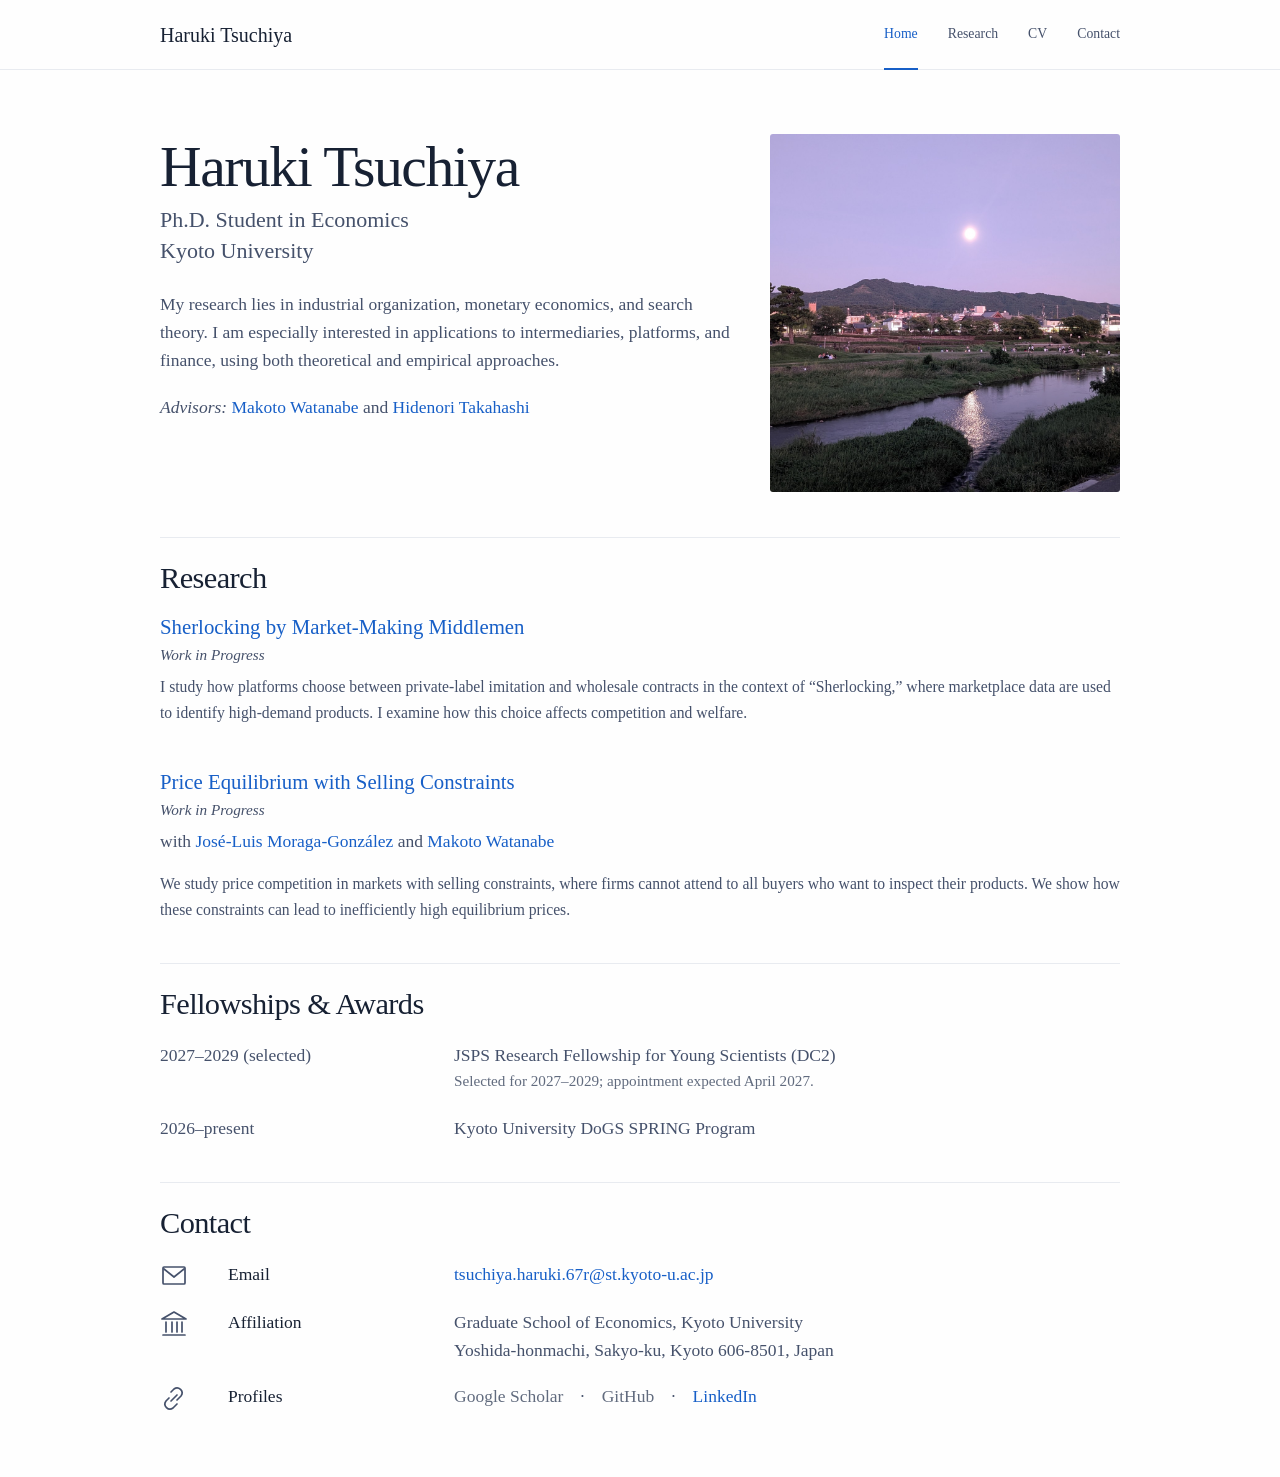
==== index.html @ 90e6d644 "Add files via upload Adjust text sizes" ====
<!doctype html>
<html lang="en">
<head>
  <meta charset="utf-8">
  <meta name="robots" content="noindex, nofollow, noimageindex">
  <meta name="viewport" content="width=device-width, initial-scale=1">
  <title>Haruki Tsuchiya | Economics, Kyoto University</title>
  <meta name="description" content="Haruki Tsuchiya is a Ph.D. student in Economics at Kyoto University, researching industrial organization, monetary economics, and search theory.">
  <meta name="author" content="Haruki Tsuchiya">
  <meta name="theme-color" content="#fefefe">
  <meta property="og:type" content="website">
  <meta property="og:title" content="Haruki Tsuchiya | Economics, Kyoto University">
  <meta property="og:description" content="Haruki Tsuchiya is a Ph.D. student in Economics at Kyoto University, researching industrial organization, monetary economics, and search theory.">
  <link rel="icon" href="assets/favicon.svg" type="image/svg+xml">
  <link rel="stylesheet" href="assets/styles.css?v=20261102-typography">
  <script src="assets/site-config.js" defer></script>
  <script src="assets/site.js" defer></script>
</head>
<body class="page-home">
  <a class="skip-link" href="#main">Skip to content</a>
  <header class="site-header">
    <div class="container header-inner">
      <a class="site-name" href="index.html">Haruki Tsuchiya</a>
      <button class="menu-toggle" type="button" aria-label="Toggle navigation" aria-controls="site-nav" aria-expanded="true"><span aria-hidden="true"></span><span aria-hidden="true"></span><span aria-hidden="true"></span></button>
      <nav id="site-nav" aria-label="Main navigation"><a href="index.html" aria-current="page">Home</a><a href="research.html">Research</a><a href="cv.html">CV</a><a href="contact.html">Contact</a></nav>
    </div>
  </header>
  <main class="container" id="main">
    <section class="hero" aria-labelledby="home-title">
      <div class="hero-copy">
        <h1 id="home-title">Haruki Tsuchiya</h1>
        <p class="hero-role">Ph.D. Student in Economics<br>Kyoto University</p>
        <p class="bio">My research lies in industrial organization, monetary economics, and search theory. I am especially interested in applications to intermediaries, platforms, and finance, using both theoretical and empirical approaches.</p>
        <p class="advisors"><em>Advisors:</em> <a href="https://sites.google.com/site/makotowtnb/">Makoto Watanabe</a> and <a href="https://sites.google.com/site/hidenoritakahashiutoronto/">Hidenori Takahashi</a></p>
      </div>
      <!-- Supplied photograph, framed responsively with CSS; original pixels are unchanged. -->
      <div class="hero-photo">
        <img src="assets/kamogawa.png" alt="The Kamo River in Kyoto at dusk, with the moon above the mountains and its reflection on the water." width="1536" height="1152" fetchpriority="high">
      </div>
    </section>
<section class="content-section" aria-labelledby="research"><h2 id="research">Research</h2><article class="paper" id="sherlocking"><h3 class="paper-title">Sherlocking by Market-Making Middlemen</h3><p class="paper-status"><em>Work in Progress</em></p><p class="paper-abstract">I study how platforms choose between private-label imitation and wholesale contracts in the context of “Sherlocking,” where marketplace data are used to identify high-demand products. I examine how this choice affects competition and welfare.</p><div class="paper-links" data-paper-links="sherlocking"></div></article><article class="paper" id="selling-constraints"><h3 class="paper-title">Price Equilibrium with Selling Constraints</h3><p class="paper-status"><em>Work in Progress</em></p><p class="coauthors">with <a href="https://sites.google.com/view/joseluismoraga">José-Luis Moraga-González</a> and <a href="https://sites.google.com/site/makotowtnb/">Makoto Watanabe</a></p><p class="paper-abstract">We study price competition in markets with selling constraints, where firms cannot attend to all buyers who want to inspect their products. We show how these constraints can lead to inefficiently high equilibrium prices.</p><div class="paper-links" data-paper-links="selling-constraints"></div></article></section><section class="content-section" aria-labelledby="fellowships-awards"><h2 id="fellowships-awards">Fellowships & Awards</h2><dl class="dated-list"><div class="dated-row"><dt>2027–2029 (selected)</dt><dd>JSPS Research Fellowship for Young Scientists (DC2)<span class="detail">Selected for 2027–2029; appointment expected April 2027.</span></dd></div><div class="dated-row"><dt>2026–present</dt><dd>Kyoto University DoGS SPRING Program</dd></div></dl></section><section class="content-section" aria-labelledby="contact"><h2 id="contact">Contact</h2><dl class="contact-details"><div class="contact-row"><dt><svg class="contact-icon" viewBox="0 0 28 28" fill="none" stroke="currentColor" stroke-width="1.7" stroke-linecap="round" stroke-linejoin="round" aria-hidden="true"><rect x="3" y="5" width="22" height="17" rx="1"/><path d="m4 7 10 8L24 7"/></svg><span>Email</span></dt><dd><a href="mailto:tsuchiya.haruki.67r@st.kyoto-u.ac.jp">tsuchiya.haruki.67r@st.kyoto-u.ac.jp</a></dd></div><div class="contact-row"><dt><svg class="contact-icon" viewBox="0 0 28 28" fill="none" stroke="currentColor" stroke-width="1.7" stroke-linecap="round" stroke-linejoin="round" aria-hidden="true"><path d="m2 9 12-7 12 7H2Zm2 16h20M6 12v10m6-10v10m5-10v10m5-10v10M3 25h22"/></svg><span>Affiliation</span></dt><dd><address>Graduate School of Economics, Kyoto University<br>Yoshida-honmachi, Sakyo-ku, Kyoto 606-8501, Japan</address></dd></div><div class="contact-row"><dt><svg class="contact-icon" viewBox="0 0 28 28" fill="none" stroke="currentColor" stroke-width="1.7" stroke-linecap="round" stroke-linejoin="round" aria-hidden="true"><path d="m11 17 6-6m-8 3-3 3a5 5 0 0 0 7 7l4-4m-6-12 3-3a5 5 0 0 1 7 7l-4 4"/></svg><span>Profiles</span></dt><dd><div class="profiles"><span data-profile="googleScholar">Google Scholar</span><span aria-hidden="true">·</span><span data-profile="github">GitHub</span><span aria-hidden="true">·</span><a data-profile="linkedin" href="https://www.linkedin.com/in/晴暉-土屋-0a1aa7262">LinkedIn</a></div></dd></div></dl></section>
  </main>
</body>
</html>
---- assets/styles.css ----
/* Shared design system: reference layout, restrained serif type, generous whitespace. */
:root {
  color-scheme: light;
  --background: #fefefe;
  --ink: #172133;
  --body: #45516b;
  --muted: #616b7e;
  --blue: #175fc7;
  --rule: #e8ebf0;
  --width: 960px;
}
* { box-sizing: border-box; }
html { overflow-y: scroll; }
body { margin: 0; background: var(--background); color: var(--body); font-family: "Times New Roman", Georgia, serif; font-size: 1.09375rem; line-height: 1.6; }
a { color: var(--blue); text-decoration: none; text-underline-offset: .18em; }
a:hover { text-decoration: underline; }
a:focus-visible, button:focus-visible { outline: 2px solid var(--blue); outline-offset: 5px; }
.container { width: min(79%, var(--width)); margin-inline: auto; }
h1, h2, h3, p, dl, dd { margin: 0; }
h1, h2, h3 { font-weight: 400; line-height: 1.15; }
h1, h2 { color: var(--ink); }
.site-header { border-bottom: 1px solid var(--rule); }
.header-inner { min-height: 69px; display: flex; align-items: center; justify-content: space-between; gap: 28px; }
.site-name { font-size: 1.25rem; color: var(--ink); white-space: nowrap; line-height: 1.2; }
.site-name:hover { text-decoration: none; }
nav { display: flex; align-self: stretch; align-items: stretch; gap: 30px; }
nav a { display: flex; align-items: center; position: relative; color: var(--body); font-size: .86rem; padding-block: 16px; }
nav a[aria-current="page"] { color: var(--blue); }
nav a[aria-current="page"]::after { content: ""; position: absolute; bottom: -1px; left: 0; right: 0; height: 2px; background: var(--blue); }
.menu-toggle { display: none; }
main { padding-top: 64px; padding-bottom: 65px; }
.page-title { font-size: clamp(2.4rem, 5vw, 3.6rem); letter-spacing: -.025em; margin-bottom: 62px; }
.hero { display: grid; grid-template-columns: minmax(0, 1fr) 36.5%; gap: 36px; align-items: start; padding-bottom: 45px; }
.hero h1 { font-size: clamp(2.4rem, 5vw, 3.6rem); letter-spacing: -.025em; margin-bottom: 5px; }
.hero-role { font-size: 1.375rem; line-height: 1.4; }
.bio { margin-top: 23px; }
.advisors { margin-top: 19px; }
/* Keep the desktop photo frame; use the original photograph directly. */
.hero-photo { position: relative; overflow: hidden; aspect-ratio: 330 / 337; border-radius: 3px; }
.hero-photo img { display: block; width: 100%; height: 100%; object-fit: cover; object-position: 56% center; }
.content-section { border-top: 1px solid var(--rule); padding-top: 23px; margin-top: 0; }
.content-section + .content-section { margin-top: 40px; }
.content-section h2 { font-size: clamp(1.5rem, 2.6vw, 1.9rem); letter-spacing: -.02em; margin-bottom: 19px; }
.paper-title { font-size: 1.3rem; color: var(--blue); line-height: 1.15; }
.paper-status { font-size: .95rem; margin-top: 4px; }
.paper-abstract { font-size: .98rem; line-height: 1.65; margin-top: 7px; }
.coauthors { margin-top: 5px; }
.paper-links:empty { display: none; }
.paper-links { display: flex; flex-wrap: wrap; gap: 20px; margin-top: 12px; }
.paper + .paper { margin-top: 44px; }
.page-home .coauthors + .paper-abstract { margin-top: 16px; }
.dated-row { display: grid; grid-template-columns: 270px minmax(0, 1fr); gap: 24px; }
.dated-row + .dated-row { margin-top: 21px; }
.detail { display: block; }
.dated-row .detail { font-size: .95rem; color: var(--muted); }
.contact-row { display: grid; grid-template-columns: 270px minmax(0, 1fr); gap: 24px; }
.contact-row dt { display: grid; grid-template-columns: 48px minmax(0, 1fr); gap: 20px; align-items: start; color: var(--ink); }
.contact-icon { width: 28px; height: 28px; color: var(--body); margin-top: 2px; }
.contact-row + .contact-row { margin-top: 18px; }
.contact-row dd { min-width: 0; overflow-wrap: anywhere; }
address { font-style: normal; }
.profiles { display: flex; flex-wrap: wrap; align-items: baseline; gap: 0 17px; }
[data-profile]:not(a) { color: var(--muted); }
.research-papers .paper-status { margin-top: 8px; }
.research-papers .paper-abstract { margin-top: 24px; }
.research-papers .coauthors { margin-top: 22px; }
.research-papers .paper + .paper { margin-top: 82px; }
.page-contact .page-title { margin-bottom: 0; padding-bottom: 25px; border-bottom: 1px solid var(--rule); }
.contact-layout > .contact-details:first-child .contact-row { border-top: 0; }
.page-contact .contact-row { grid-template-columns: 230px minmax(0, 1fr); gap: 24px; border-top: 1px solid var(--rule); padding-block: 26px; }
.page-contact .contact-row + .contact-row { margin-top: 0; }
.contact-location { display: grid; grid-template-columns: minmax(0, 1fr) 34%; gap: 24px; border-top: 1px solid var(--rule); }
.contact-location .contact-row:first-child { border-top: 0; }
.contact-location .contact-row { grid-template-columns: 230px minmax(0, 1fr); }
.contact-map { align-self: start; margin-block: 26px; overflow: hidden; border: 1px solid var(--rule); border-radius: 4px; }
.contact-map iframe { display: block; width: 100%; height: 235px; border: 0; }
.contact-layout > .contact-details:last-child { border-bottom: 1px solid var(--rule); }
.page-heading { display: flex; align-items: baseline; justify-content: space-between; gap: 24px; margin-bottom: 50px; }
.page-heading .page-title { margin-bottom: 0; }
.pdf-download { font-size: .95rem; white-space: nowrap; }
.unavailable { color: var(--muted); }
.page-cv .content-section:first-of-type { border-top: 0; padding-top: 0; }
.page-cv .content-section + .content-section { margin-top: 38px; padding-top: 30px; }
.page-cv .content-section h2 { margin-bottom: 24px; }
.page-cv .dated-row { grid-template-columns: 205px minmax(0, 1fr); gap: 26px; }
.page-cv .paper + .paper { margin-top: 27px; }
.page-cv .paper-status { margin-top: 3px; }
.presentation-paper { display: block; margin-top: 6px; font-style: italic; }
.presentation-venue { display: block; margin-top: 8px; color: var(--muted); font-size: .95em; }
.interests > div { display: grid; grid-template-columns: 122px minmax(0, 1fr); gap: 10px; }
.interests > div + div { margin-top: 8px; }
.interests dt { color: var(--muted); font-weight: 400; font-style: normal; }
.skip-link { position: absolute; left: 16px; top: -100px; padding: 10px 16px; z-index: 10; background: var(--background); }
.skip-link:focus { top: 8px; }
@media (max-width: 1000px) {
  .hero { gap: 28px; }
  .dated-row, .contact-row { grid-template-columns: 28% minmax(0, 1fr); gap: 24px; }
  .contact-row dt { grid-template-columns: 30px minmax(0, 1fr); gap: 14px; }
  .page-contact .contact-row, .contact-location .contact-row { grid-template-columns: 145px minmax(0, 1fr); gap: 18px; }
  .contact-location { grid-template-columns: minmax(0, 1fr) 35%; gap: 20px; }
}
/* Mobile layout follows the supplied phone references. Site content is unchanged. */
@media (max-width: 760px) {
  .container { width: calc(100% - 36px); }
  .site-header { position: relative; }
  .header-inner { min-height: 58px; flex-wrap: wrap; gap: 0; padding-top: 0; }
  .site-name { padding-block: 15px; }
  .header-inner.nav-ready .menu-toggle {
    display: flex; flex-direction: column; justify-content: center; align-items: center;
    gap: 5px; width: 44px; height: 44px; padding: 10px; margin-right: -10px;
    border: 0; background: transparent; color: var(--body); cursor: pointer;
  }
  .menu-toggle span { display: block; width: 23px; height: 1.5px; background: currentColor; }
  nav { width: calc(100% + 36px); flex-basis: calc(100% + 36px); flex-shrink: 0;
    margin-inline: -18px; padding: 8px 18px 14px; flex-direction: column; align-items: stretch; gap: 0;
    border-top: 1px solid var(--rule); }
  /* Keep the no-JavaScript navigation in flow; enhanced menus cover the content. */
  .header-inner.nav-ready nav {
    position: absolute; top: 100%; left: 0; z-index: 20;
    width: 100%; margin-inline: 0; background: var(--background);
    border-bottom: 1px solid var(--rule);
  }
  nav a { min-height: 44px; padding: 10px 0; }
  nav a[aria-current="page"] { text-decoration: underline; text-decoration-thickness: 2px; text-underline-offset: 8px; text-decoration-skip-ink: none; }
  nav a[aria-current="page"]::after { display: none; }
  .nav-ready[data-nav-open="false"] nav { display: none; }
  main { padding-top: 28px; padding-bottom: 44px; }
  .page-title { margin-bottom: 28px; }
  .page-home main { padding-top: 0; }
  .hero { grid-template-columns: minmax(0, 1fr); gap: 12px; padding-bottom: 25px; }
  .hero-photo { order: -1; width: calc(100% + 36px); margin-inline: -18px;
    aspect-ratio: 2 / 1; border-radius: 0; }
  .hero-photo img { object-position: center 55%; }
  .hero h1 { letter-spacing: -.02em; margin-bottom: 3px; }
  .hero-role { font-size: 1.25rem; }
  .bio { margin-top: 13px; }
  .advisors { margin-top: 12px; }
  .content-section { padding-top: 18px; }
  .content-section + .content-section { margin-top: 25px; }
  .content-section h2 { margin-bottom: 12px; }
  .page-home .paper-status { margin-top: 1px; }
  .page-home .paper-abstract { margin-top: 2px; }
  .page-home .coauthors + .paper-abstract { margin-top: 8px; }
  .page-home .paper + .paper { margin-top: 17px; padding-top: 13px; border-top: 1px solid var(--rule); }
  .research-papers .paper-status { margin-top: 4px; }
  .research-papers .paper-abstract { margin-top: 14px; }
  .research-papers .coauthors { margin-top: 16px; }
  .research-papers .paper + .paper { margin-top: 26px; padding-top: 20px; border-top: 1px solid var(--rule); }
  .dated-row, .page-cv .dated-row { grid-template-columns: minmax(0, 32%) minmax(0, 1fr); gap: 16px; }
  .dated-row + .dated-row { margin-top: 21px; }
  .dated-row dt { font-size: .95em; }
  .page-home .dated-row { grid-template-columns: minmax(0, 34%) minmax(0, 1fr); gap: 12px; }
  .contact-row { display: block; padding-left: 0; }
  .contact-row dt { display: block; }
  .contact-row dd { margin-top: 3px; margin-left: 0; }
  .contact-icon { display: none; }
  .contact-row + .contact-row { margin-top: 28px; }
  .page-contact .page-title { margin-bottom: 0; padding-bottom: 20px; }
  .contact-location { display: block; border-top: 0; }
  .page-contact .contact-row { border-top: 1px solid var(--rule); padding: 21px 0 23px; }
  .page-contact .contact-row dt { font-size: 1.2rem; }
  .page-contact .contact-row dd { margin-top: 5px; }
  .page-contact .contact-row + .contact-row { margin-top: 0; }
  .contact-layout > .contact-details:first-child .contact-row { border-top: 0; }
  .contact-location .contact-row:first-child { border-top: 1px solid var(--rule); }
  .contact-map { margin: 0 0 27px; }
  .contact-map iframe { height: auto; aspect-ratio: 1.9; min-height: 170px; }
  .page-contact .profiles { flex-direction: column; align-items: flex-start; gap: 3px; }
  .page-contact .profiles > [aria-hidden="true"] { display: none; }
  .contact-layout > .contact-details:last-child { border-bottom: 0; }
  .page-heading { display: block; margin-bottom: 25px; }
  .page-heading .page-title { margin-bottom: 20px; }
  .pdf-download { display: inline-block; padding: 0; }
  .page-cv .dated-row { grid-template-columns: minmax(0, 1fr); gap: 4px; }
  .page-cv .dated-row dt { color: var(--muted); }
  .page-cv .interests > div { grid-template-columns: minmax(0, 1fr); gap: 0; }
  .page-cv .content-section h2 { margin-bottom: 15px; }
  .page-cv .content-section + .content-section { margin-top: 25px; padding-top: 20px; }
  .page-cv .paper + .paper { margin-top: 19px; }
  .interests > div { grid-template-columns: 102px minmax(0, 1fr); gap: 8px; }
  .profiles { gap: 0 10px; }
}
@media (max-width: 360px) {
  .container { width: calc(100% - 32px); }
  nav { width: calc(100% + 32px); flex-basis: calc(100% + 32px); margin-inline: -16px; padding-inline: 16px; gap: 0; }
  .hero-photo { width: calc(100% + 32px); margin-inline: -16px; }
  .dated-row { gap: 12px; }
  .page-cv .dated-row { gap: 4px; }
  .interests > div { grid-template-columns: 95px minmax(0, 1fr); gap: 6px; }
  .contact-row { padding-left: 0; }
}
/* Reveal the overlay from top to bottom; respect reduced motion. */
@media screen and (max-width: 760px) and (prefers-reduced-motion: no-preference) {
  .nav-ready[data-nav-open="true"] nav {
    animation: mobile-menu-enter 300ms ease-in;
  }
}
@keyframes mobile-menu-enter {
  from { clip-path: inset(0 0 100% 0); }
  to { clip-path: inset(0); }
}
@media print {
  body { color: #222; font-size: 11pt; background: white; }
  .container { width: 100%; }
  .site-header, .skip-link, .pdf-download { display: none; }
  main { padding: 0; }
  .page-title, .page-heading .page-title { font-size: 30pt; }
  .page-heading { margin-bottom: 20pt; }
  .page-cv .content-section h2 { font-size: 18pt; }
  .page-cv .content-section + .content-section { margin-top: 18pt; padding-top: 14pt; }
  .page-cv .paper-title { font-size: 14pt; }
  .dated-row .detail { font-size: inherit; }
  .dated-row, .paper, .contact-row { break-inside: avoid; }
  h2, h3 { break-after: avoid; }
}
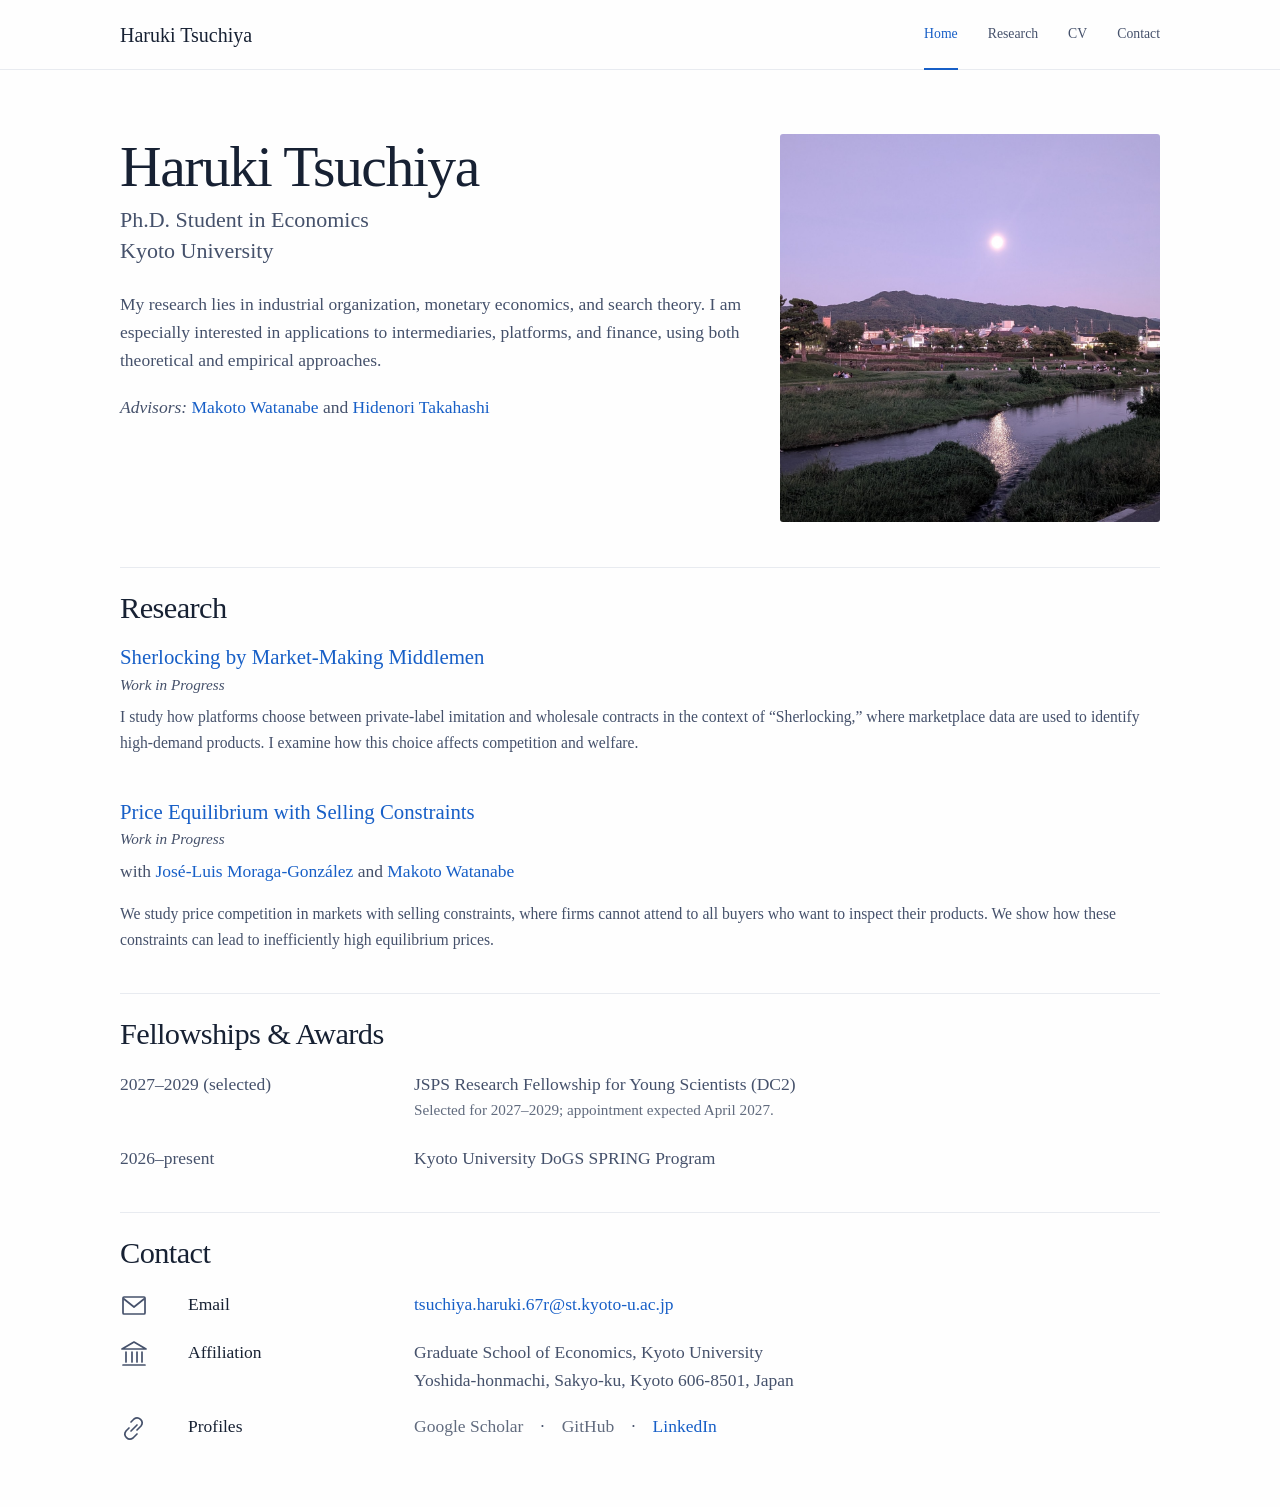
==== commit 51a68cf5: "Add files via upload Update layout and text sizes" ====
--- a/index.html
+++ b/index.html
@@ -12,7 +12,7 @@
   <meta property="og:title" content="Haruki Tsuchiya | Economics, Kyoto University">
   <meta property="og:description" content="Haruki Tsuchiya is a Ph.D. student in Economics at Kyoto University, researching industrial organization, monetary economics, and search theory.">
   <link rel="icon" href="assets/favicon.svg" type="image/svg+xml">
-  <link rel="stylesheet" href="assets/styles.css?v=20261102-typography">
+  <link rel="stylesheet" href="assets/styles.css?v=20261102-width-and-type">
   <script src="assets/site-config.js" defer></script>
   <script src="assets/site.js" defer></script>
 </head>
--- a/assets/styles.css
+++ b/assets/styles.css
@@ -7,7 +7,8 @@
   --muted: #616b7e;
   --blue: #175fc7;
   --rule: #e8ebf0;
-  --width: 960px;
+  --width: 1040px;
+  --gutter: clamp(1.25rem, 4vw, 2.5rem);
 }
 * { box-sizing: border-box; }
 html { overflow-y: scroll; }
@@ -15,7 +16,8 @@
 a { color: var(--blue); text-decoration: none; text-underline-offset: .18em; }
 a:hover { text-decoration: underline; }
 a:focus-visible, button:focus-visible { outline: 2px solid var(--blue); outline-offset: 5px; }
-.container { width: min(79%, var(--width)); margin-inline: auto; }
+/* Share the reference site's wider frame across the header and page content. */
+.container { width: min(calc(100% - 2 * var(--gutter)), var(--width)); margin-inline: auto; }
 h1, h2, h3, p, dl, dd { margin: 0; }
 h1, h2, h3 { font-weight: 400; line-height: 1.15; }
 h1, h2 { color: var(--ink); }
@@ -101,7 +103,6 @@
 }
 /* Mobile layout follows the supplied phone references. Site content is unchanged. */
 @media (max-width: 760px) {
-  .container { width: calc(100% - 36px); }
   .site-header { position: relative; }
   .header-inner { min-height: 58px; flex-wrap: wrap; gap: 0; padding-top: 0; }
   .site-name { padding-block: 15px; }
@@ -111,8 +112,8 @@
     border: 0; background: transparent; color: var(--body); cursor: pointer;
   }
   .menu-toggle span { display: block; width: 23px; height: 1.5px; background: currentColor; }
-  nav { width: calc(100% + 36px); flex-basis: calc(100% + 36px); flex-shrink: 0;
-    margin-inline: -18px; padding: 8px 18px 14px; flex-direction: column; align-items: stretch; gap: 0;
+  nav { width: calc(100% + 2 * var(--gutter)); flex-basis: calc(100% + 2 * var(--gutter)); flex-shrink: 0;
+    margin-inline: calc(-1 * var(--gutter)); padding: 8px var(--gutter) 14px; flex-direction: column; align-items: stretch; gap: 0;
     border-top: 1px solid var(--rule); }
   /* Keep the no-JavaScript navigation in flow; enhanced menus cover the content. */
   .header-inner.nav-ready nav {
@@ -128,7 +129,7 @@
   .page-title { margin-bottom: 28px; }
   .page-home main { padding-top: 0; }
   .hero { grid-template-columns: minmax(0, 1fr); gap: 12px; padding-bottom: 25px; }
-  .hero-photo { order: -1; width: calc(100% + 36px); margin-inline: -18px;
+  .hero-photo { order: -1; width: calc(100% + 2 * var(--gutter)); margin-inline: calc(-1 * var(--gutter));
     aspect-ratio: 2 / 1; border-radius: 0; }
   .hero-photo img { object-position: center 55%; }
   .hero h1 { letter-spacing: -.02em; margin-bottom: 3px; }
@@ -181,9 +182,6 @@
   .profiles { gap: 0 10px; }
 }
 @media (max-width: 360px) {
-  .container { width: calc(100% - 32px); }
-  nav { width: calc(100% + 32px); flex-basis: calc(100% + 32px); margin-inline: -16px; padding-inline: 16px; gap: 0; }
-  .hero-photo { width: calc(100% + 32px); margin-inline: -16px; }
   .dated-row { gap: 12px; }
   .page-cv .dated-row { gap: 4px; }
   .interests > div { grid-template-columns: 95px minmax(0, 1fr); gap: 6px; }
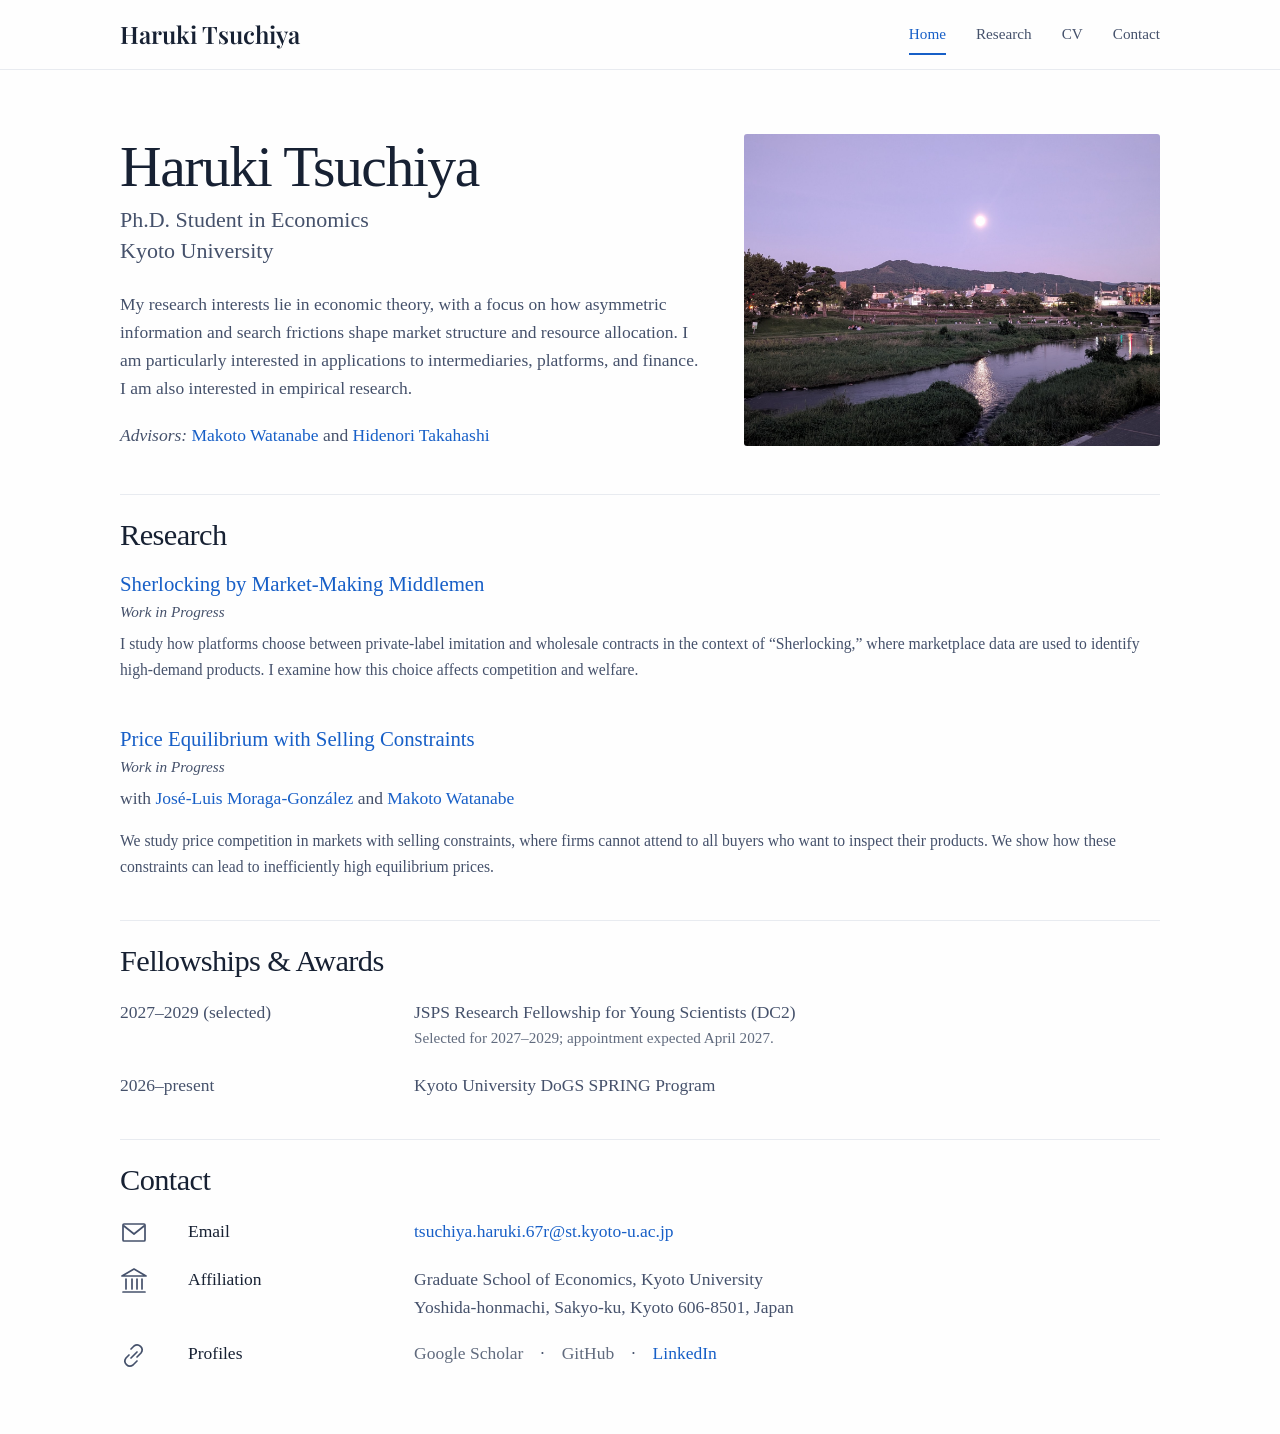
==== commit 9038691a: "Add files via upload Update research interests in homepage bio" ====
--- a/index.html
+++ b/index.html
@@ -12,15 +12,16 @@
   <meta property="og:title" content="Haruki Tsuchiya | Economics, Kyoto University">
   <meta property="og:description" content="Haruki Tsuchiya is a Ph.D. student in Economics at Kyoto University, researching industrial organization, monetary economics, and search theory.">
   <link rel="icon" href="assets/favicon.svg" type="image/svg+xml">
-  <link rel="stylesheet" href="assets/styles.css?v=20261102-width-and-type">
+  <link rel="preload" href="assets/fonts/playfair-display-semibold.ttf" as="font" type="font/ttf" crossorigin>
+  <link rel="stylesheet" href="assets/styles.css?v=20261105-landscape-photo">
   <script src="assets/site-config.js" defer></script>
-  <script src="assets/site.js" defer></script>
+  <script src="assets/site.js?v=20261105-nav-and-static-headings" defer></script>
 </head>
 <body class="page-home">
   <a class="skip-link" href="#main">Skip to content</a>
   <header class="site-header">
     <div class="container header-inner">
-      <a class="site-name" href="index.html">Haruki Tsuchiya</a>
+      <a class="site-name" href="index.html">Haruki <span>Tsuchiya</span></a>
       <button class="menu-toggle" type="button" aria-label="Toggle navigation" aria-controls="site-nav" aria-expanded="true"><span aria-hidden="true"></span><span aria-hidden="true"></span><span aria-hidden="true"></span></button>
       <nav id="site-nav" aria-label="Main navigation"><a href="index.html" aria-current="page">Home</a><a href="research.html">Research</a><a href="cv.html">CV</a><a href="contact.html">Contact</a></nav>
     </div>
@@ -30,7 +31,7 @@
       <div class="hero-copy">
         <h1 id="home-title">Haruki Tsuchiya</h1>
         <p class="hero-role">Ph.D. Student in Economics<br>Kyoto University</p>
-        <p class="bio">My research lies in industrial organization, monetary economics, and search theory. I am especially interested in applications to intermediaries, platforms, and finance, using both theoretical and empirical approaches.</p>
+        <p class="bio">My research interests lie in economic theory, with a focus on how asymmetric information and search frictions shape market structure and resource allocation. I am particularly interested in applications to intermediaries, platforms, and finance. I am also interested in empirical research.</p>
         <p class="advisors"><em>Advisors:</em> <a href="https://sites.google.com/site/makotowtnb/">Makoto Watanabe</a> and <a href="https://sites.google.com/site/hidenoritakahashiutoronto/">Hidenori Takahashi</a></p>
       </div>
       <!-- Supplied photograph, framed responsively with CSS; original pixels are unchanged. -->
--- a/assets/styles.css
+++ b/assets/styles.css
@@ -1,4 +1,12 @@
 /* Shared design system: reference layout, restrained serif type, generous whitespace. */
+/* The nameplate alone uses the reference site's actual typeface. */
+@font-face {
+  font-family: "Playfair Display";
+  font-style: normal;
+  font-weight: 600;
+  font-display: swap;
+  src: url("fonts/playfair-display-semibold.ttf") format("truetype");
+}
 :root {
   color-scheme: light;
   --background: #fefefe;
@@ -9,6 +17,8 @@
   --rule: #e8ebf0;
   --width: 1040px;
   --gutter: clamp(1.25rem, 4vw, 2.5rem);
+  --reveal-distance: 16px;
+  --reveal-duration: 500ms;
 }
 * { box-sizing: border-box; }
 html { overflow-y: scroll; }
@@ -23,22 +33,25 @@
 h1, h2 { color: var(--ink); }
 .site-header { border-bottom: 1px solid var(--rule); }
 .header-inner { min-height: 69px; display: flex; align-items: center; justify-content: space-between; gap: 28px; }
-.site-name { font-size: 1.25rem; color: var(--ink); white-space: nowrap; line-height: 1.2; }
+.site-name { font-family: "Playfair Display", Georgia, serif; font-size: 1.5rem; font-weight: 600; letter-spacing: normal; color: var(--ink); white-space: nowrap; line-height: 1.7; }
+.site-name span { color: inherit; }
 .site-name:hover { text-decoration: none; }
 nav { display: flex; align-self: stretch; align-items: stretch; gap: 30px; }
-nav a { display: flex; align-items: center; position: relative; color: var(--body); font-size: .86rem; padding-block: 16px; }
+nav a { display: flex; align-items: center; position: relative; color: var(--body); font-size: .95rem; padding-block: 16px; transition: color 200ms ease; }
 nav a[aria-current="page"] { color: var(--blue); }
-nav a[aria-current="page"]::after { content: ""; position: absolute; bottom: -1px; left: 0; right: 0; height: 2px; background: var(--blue); }
+nav a::after { content: ""; position: absolute; bottom: 14px; left: 0; right: 0; height: 2px; background: var(--blue); transform: scaleX(0); transform-origin: left center; transition: transform 300ms ease; }
+nav a:hover, nav a:focus-visible { color: var(--blue); text-decoration: none; }
+nav a:hover::after, nav a:focus-visible::after, nav a[aria-current="page"]::after { transform: scaleX(1); }
 .menu-toggle { display: none; }
 main { padding-top: 64px; padding-bottom: 65px; }
-.page-title { font-size: clamp(2.4rem, 5vw, 3.6rem); letter-spacing: -.025em; margin-bottom: 62px; }
-.hero { display: grid; grid-template-columns: minmax(0, 1fr) 36.5%; gap: 36px; align-items: start; padding-bottom: 45px; }
+.page-title { font-size: clamp(2.4rem, 5vw, 3.6rem); letter-spacing: -.025em; text-align: center; margin-bottom: 62px; }
+.hero { display: grid; grid-template-columns: minmax(0, 1fr) 40%; gap: 36px; align-items: start; padding-bottom: 45px; }
 .hero h1 { font-size: clamp(2.4rem, 5vw, 3.6rem); letter-spacing: -.025em; margin-bottom: 5px; }
 .hero-role { font-size: 1.375rem; line-height: 1.4; }
 .bio { margin-top: 23px; }
 .advisors { margin-top: 19px; }
-/* Keep the desktop photo frame; use the original photograph directly. */
-.hero-photo { position: relative; overflow: hidden; aspect-ratio: 330 / 337; border-radius: 3px; }
+/* Show the original landscape photograph at its 4:3 ratio on desktop. */
+.hero-photo { position: relative; overflow: hidden; aspect-ratio: 4 / 3; border-radius: 3px; }
 .hero-photo img { display: block; width: 100%; height: 100%; object-fit: cover; object-position: 56% center; }
 .content-section { border-top: 1px solid var(--rule); padding-top: 23px; margin-top: 0; }
 .content-section + .content-section { margin-top: 40px; }
@@ -77,8 +90,8 @@
 .contact-map { align-self: start; margin-block: 26px; overflow: hidden; border: 1px solid var(--rule); border-radius: 4px; }
 .contact-map iframe { display: block; width: 100%; height: 235px; border: 0; }
 .contact-layout > .contact-details:last-child { border-bottom: 1px solid var(--rule); }
-.page-heading { display: flex; align-items: baseline; justify-content: space-between; gap: 24px; margin-bottom: 50px; }
-.page-heading .page-title { margin-bottom: 0; }
+.page-heading { text-align: center; margin-bottom: 50px; }
+.page-heading .page-title { margin-bottom: 12px; }
 .pdf-download { font-size: .95rem; white-space: nowrap; }
 .unavailable { color: var(--muted); }
 .page-cv .content-section:first-of-type { border-top: 0; padding-top: 0; }
@@ -101,11 +114,19 @@
   .page-contact .contact-row, .contact-location .contact-row { grid-template-columns: 145px minmax(0, 1fr); gap: 18px; }
   .contact-location { grid-template-columns: minmax(0, 1fr) 35%; gap: 20px; }
 }
-/* Mobile layout follows the supplied phone references. Site content is unchanged. */
+/* Mobile type scale keeps headings compact and wrapped text comfortably spaced. */
 @media (max-width: 760px) {
+  :root { --reveal-distance: 10px; --reveal-duration: 420ms; }
+  body { font-size: 1.03125rem; line-height: 1.6; }
+  .page-title, .hero h1 { font-size: clamp(2rem, 8vw, 2.25rem); line-height: 1.2; }
+  .paper-title { font-size: 1.21875rem; line-height: 1.3; }
+  .paper-abstract { font-size: 1rem; line-height: 1.65; }
+  .paper-status { font-size: .9375rem; line-height: 1.55; }
+  .coauthors { font-size: .96875rem; line-height: 1.55; }
+  .dated-row .detail, .pdf-download { font-size: .9375rem; }
   .site-header { position: relative; }
   .header-inner { min-height: 58px; flex-wrap: wrap; gap: 0; padding-top: 0; }
-  .site-name { padding-block: 15px; }
+  .site-name { font-size: 1.40625rem; padding-block: 9px; }
   .header-inner.nav-ready .menu-toggle {
     display: flex; flex-direction: column; justify-content: center; align-items: center;
     gap: 5px; width: 44px; height: 44px; padding: 10px; margin-right: -10px;
@@ -121,31 +142,31 @@
     width: 100%; margin-inline: 0; background: var(--background);
     border-bottom: 1px solid var(--rule);
   }
-  nav a { min-height: 44px; padding: 10px 0; }
+  nav a { font-size: 1rem; min-height: 44px; padding: 10px 0; }
   nav a[aria-current="page"] { text-decoration: underline; text-decoration-thickness: 2px; text-underline-offset: 8px; text-decoration-skip-ink: none; }
-  nav a[aria-current="page"]::after { display: none; }
+  nav a::after { display: none; }
   .nav-ready[data-nav-open="false"] nav { display: none; }
   main { padding-top: 28px; padding-bottom: 44px; }
-  .page-title { margin-bottom: 28px; }
+  .page-title { margin-bottom: 24px; }
   .page-home main { padding-top: 0; }
-  .hero { grid-template-columns: minmax(0, 1fr); gap: 12px; padding-bottom: 25px; }
+  .hero { grid-template-columns: minmax(0, 1fr); gap: 16px; padding-bottom: 28px; }
   .hero-photo { order: -1; width: calc(100% + 2 * var(--gutter)); margin-inline: calc(-1 * var(--gutter));
     aspect-ratio: 2 / 1; border-radius: 0; }
   .hero-photo img { object-position: center 55%; }
-  .hero h1 { letter-spacing: -.02em; margin-bottom: 3px; }
-  .hero-role { font-size: 1.25rem; }
-  .bio { margin-top: 13px; }
-  .advisors { margin-top: 12px; }
-  .content-section { padding-top: 18px; }
-  .content-section + .content-section { margin-top: 25px; }
+  .hero h1 { letter-spacing: -.02em; margin-bottom: 6px; }
+  .hero-role { font-size: 1.125rem; line-height: 1.4; }
+  .bio { margin-top: 16px; }
+  .advisors { margin-top: 14px; }
+  .content-section { padding-top: 20px; }
+  .content-section + .content-section { margin-top: 32px; }
   .content-section h2 { margin-bottom: 12px; }
-  .page-home .paper-status { margin-top: 1px; }
-  .page-home .paper-abstract { margin-top: 2px; }
-  .page-home .coauthors + .paper-abstract { margin-top: 8px; }
-  .page-home .paper + .paper { margin-top: 17px; padding-top: 13px; border-top: 1px solid var(--rule); }
+  .page-home .paper-status { margin-top: 4px; }
+  .page-home .paper-abstract { margin-top: 12px; }
+  .page-home .coauthors + .paper-abstract { margin-top: 12px; }
+  .page-home .paper + .paper { margin-top: 24px; padding-top: 20px; border-top: 1px solid var(--rule); }
   .research-papers .paper-status { margin-top: 4px; }
-  .research-papers .paper-abstract { margin-top: 14px; }
-  .research-papers .coauthors { margin-top: 16px; }
+  .research-papers .paper-abstract { margin-top: 12px; }
+  .research-papers .coauthors { margin-top: 6px; }
   .research-papers .paper + .paper { margin-top: 26px; padding-top: 20px; border-top: 1px solid var(--rule); }
   .dated-row, .page-cv .dated-row { grid-template-columns: minmax(0, 32%) minmax(0, 1fr); gap: 16px; }
   .dated-row + .dated-row { margin-top: 21px; }
@@ -159,7 +180,7 @@
   .page-contact .page-title { margin-bottom: 0; padding-bottom: 20px; }
   .contact-location { display: block; border-top: 0; }
   .page-contact .contact-row { border-top: 1px solid var(--rule); padding: 21px 0 23px; }
-  .page-contact .contact-row dt { font-size: 1.2rem; }
+  .page-contact .contact-row dt { font-size: 1.125rem; }
   .page-contact .contact-row dd { margin-top: 5px; }
   .page-contact .contact-row + .contact-row { margin-top: 0; }
   .contact-layout > .contact-details:first-child .contact-row { border-top: 0; }
@@ -170,22 +191,26 @@
   .page-contact .profiles > [aria-hidden="true"] { display: none; }
   .contact-layout > .contact-details:last-child { border-bottom: 0; }
   .page-heading { display: block; margin-bottom: 25px; }
-  .page-heading .page-title { margin-bottom: 20px; }
+  .page-heading .page-title { margin-bottom: 12px; }
   .pdf-download { display: inline-block; padding: 0; }
   .page-cv .dated-row { grid-template-columns: minmax(0, 1fr); gap: 4px; }
   .page-cv .dated-row dt { color: var(--muted); }
   .page-cv .interests > div { grid-template-columns: minmax(0, 1fr); gap: 0; }
   .page-cv .content-section h2 { margin-bottom: 15px; }
-  .page-cv .content-section + .content-section { margin-top: 25px; padding-top: 20px; }
-  .page-cv .paper + .paper { margin-top: 19px; }
+  .page-cv .content-section + .content-section { margin-top: 32px; padding-top: 24px; }
+  .page-cv .paper + .paper { margin-top: 24px; }
   .interests > div { grid-template-columns: 102px minmax(0, 1fr); gap: 8px; }
   .profiles { gap: 0 10px; }
 }
 @media (max-width: 360px) {
+  body { font-size: 1rem; }
   .dated-row { gap: 12px; }
   .page-cv .dated-row { gap: 4px; }
   .interests > div { grid-template-columns: 95px minmax(0, 1fr); gap: 6px; }
   .contact-row { padding-left: 0; }
+}
+@media (prefers-reduced-motion: reduce) {
+  nav a, nav a::after { transition: none; }
 }
 /* Reveal the overlay from top to bottom; respect reduced motion. */
 @media screen and (max-width: 760px) and (prefers-reduced-motion: no-preference) {
